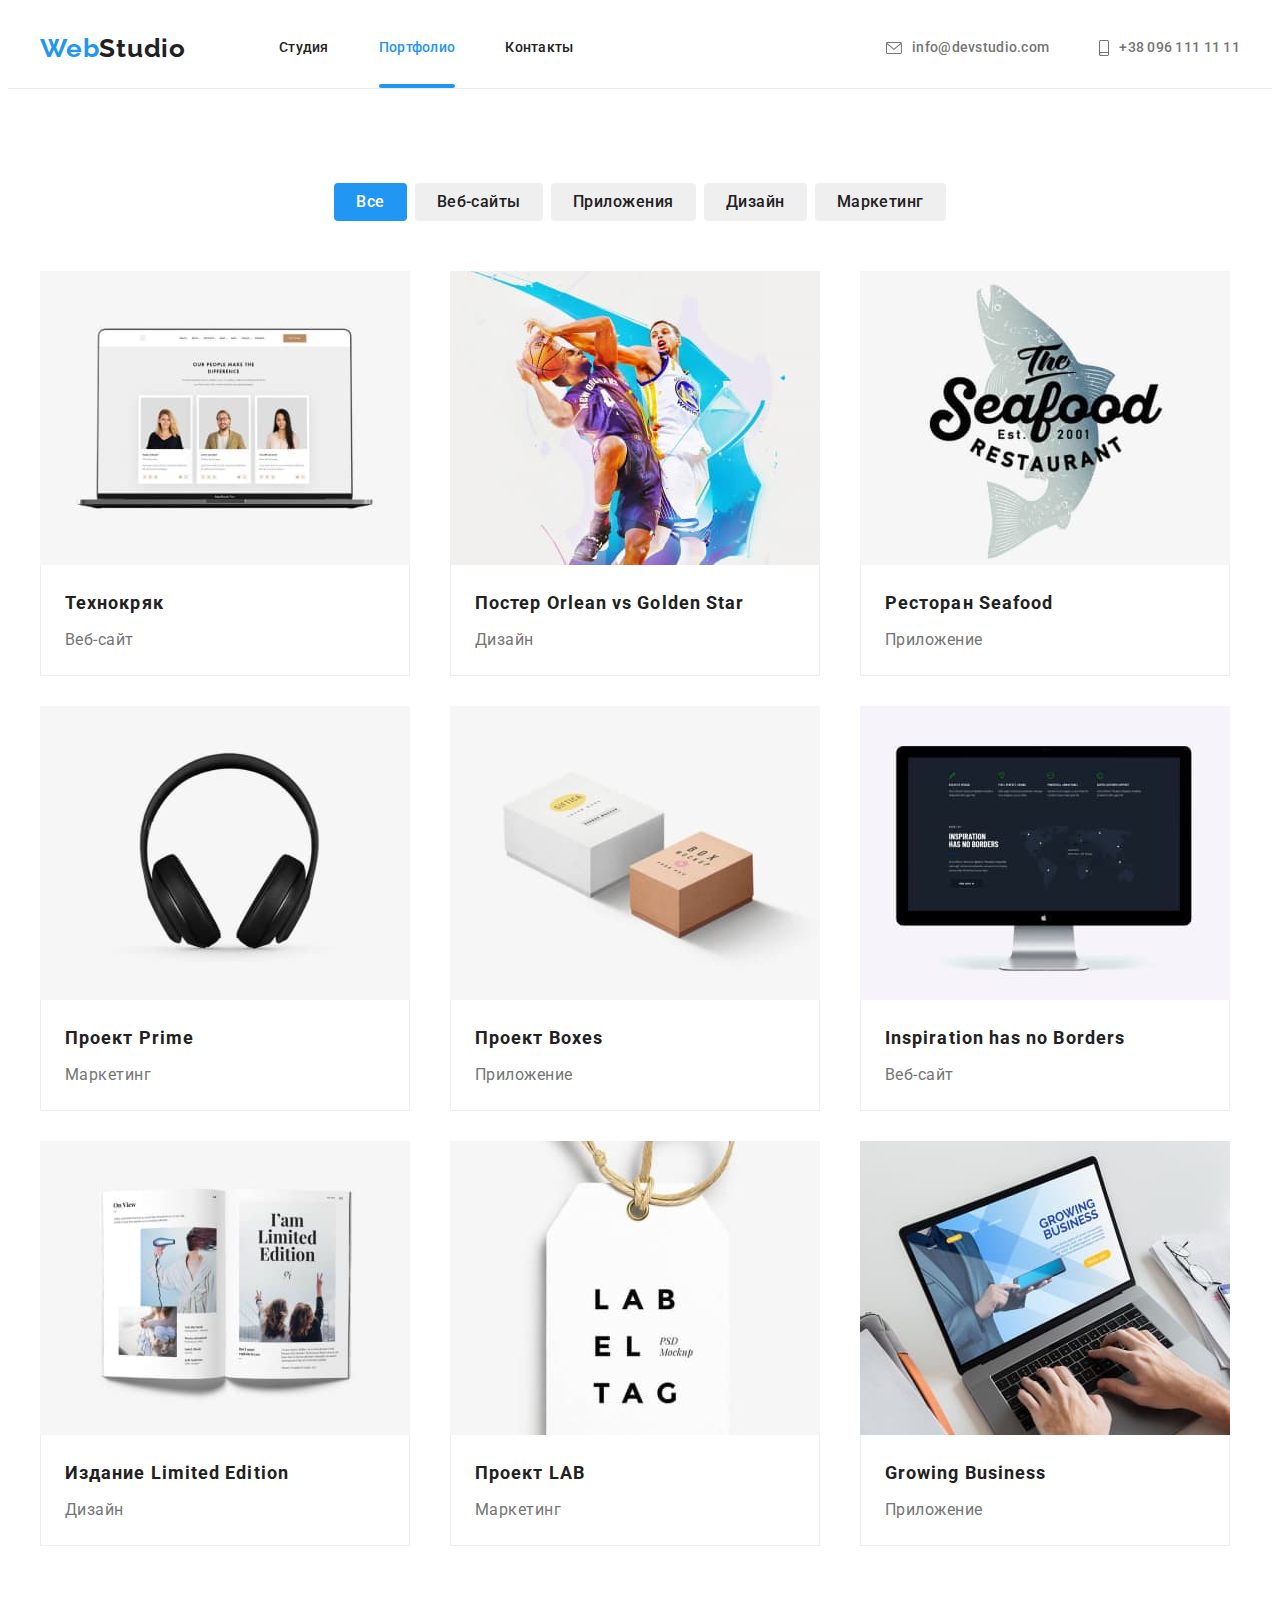
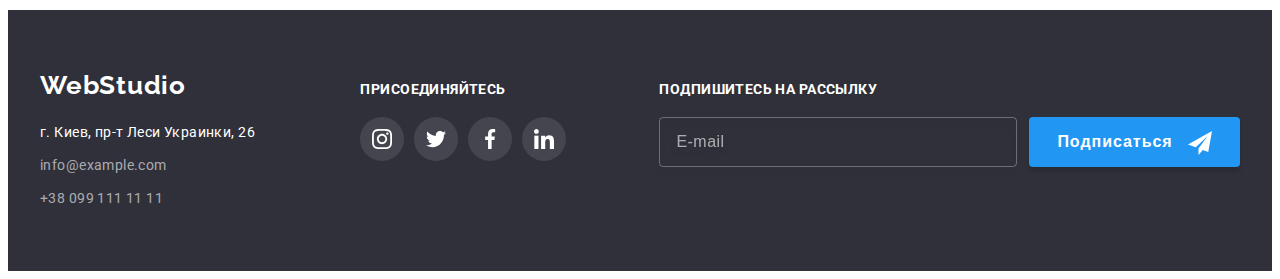
==== portfolio.html @ 8a985bc9 "Создает репозиторий для дз7" ====
<!DOCTYPE html>
<html lang="ru">
  <head>
    <meta charset="UTF-8" />
    <meta http-equiv="X-UA-Compatible" content="IE=edge" />
    <meta name="viewport" content="width=device-width, initial-scale=1.0" />
    <link rel="preconnect" href="https://fonts.googleapis.com" />
    <link rel="preconnect" href="https://fonts.gstatic.com" crossorigin />
    <link
      href="https://fonts.googleapis.com/css2?family=Raleway:wght@700&family=Roboto:wght@400;500;700;900&display=swap"
      rel="stylesheet"
    />
    <title>WebStudio</title>
    <link
      rel="stylesheet"
      href="https://cdnjs.cloudflare.com/ajax/libs/modern-normalize/1.1.0/modern-normalize.min.css"
      integrity="sha512-wpPYUAdjBVSE4KJnH1VR1HeZfpl1ub8YT/NKx4PuQ5NmX2tKuGu6U/JRp5y+Y8XG2tV+wKQpNHVUX03MfMFn9Q=="
      crossorigin="anonymous"
      referrerpolicy="no-referrer"
    />
    <link rel="stylesheet" href="./css/styles.css" />
  </head>
  <body>
    <header class="header">
      <div class="container">
        <nav class="navigation">
          <a class="logo navigation__logo link" href="./index.html" lang="en">
            <span class="logo__text">Web</span>Studio
          </a>
          <ul class="header-list list">
            <li class="header-list__item">
              <a class="header-list__link link" href="./index.html">Студия</a>
            </li>
            <li class="header-list__item">
              <a class="header-list__link link current" href="./portfolio.html">Портфолио</a>
            </li>
            <li class="header-list__item">
              <a class="header-list__link link" href="">Контакты</a>
            </li>
          </ul>
        </nav>
        <ul class="contact-list list">
          <li class="contact-list__item">
            <a class="contact-list__link link" href="mailto:info@devstudio.com"
              ><svg class="contact-list__icon" width="16px" height="12px">
                <use href="./images/symbol-defs.svg#icon-envelope"></use></svg
              >info@devstudio.com</a
            >
          </li>
          <li class="contact-list__item">
            <a class="contact-list__link link" href="tel:+380961111111"
              ><svg class="contact-list__icon" width="10px" height="16px">
                <use href="./images/symbol-defs.svg#icon-smartphone"></use></svg
              >+38 096 111 11 11</a
            >
          </li>
        </ul>
      </div>
    </header>
    <main>
      <!-- Portfolio-section -->
      <section class="section portfolio">
        <div class="container">
          <h1 class="visually-hidden">кнопки</h1>
          <ul class="btn-list list">
            <li class="btn-item current">
              <button class="btn-primary current" type="button">Все</button>
            </li>
            <li class="btn-item">
              <button class="btn-primary" type="button">Веб-сайты</button>
            </li>
            <li class="btn-item">
              <button class="btn-primary" type="button">Приложения</button>
            </li>
            <li class="btn-item">
              <button class="btn-primary" type="button">Дизайн</button>
            </li>
            <li class="btn-item">
              <button class="btn-primary" type="button">Маркетинг</button>
            </li>
          </ul>
          <ul class="portfolio-list list outline">
            <li class="portfolio-item">
              <a class="portfolio-link link" href="">
                <div class="thumb-card">
                  <img
                    src="./images/portfolio-1.jpg"
                    alt="фото ноутбука"
                    width="370"
                    height="294"
                  />
                  <p class="thumb-text">
                    Ресурс предлагает комплексные предложения с разным уровнем функционала и
                    сервисов. Все это позволит посетителю получить исчерпывающие сведения о компании
                    или частном лице.
                  </p>
                </div>
                <div class="portfolio-box">
                  <h2 class="portfolio-title">Технокряк</h2>
                  <p class="portfolio-text">Веб-сайт</p>
                </div>
              </a>
            </li>
            <li class="portfolio-item">
              <a class="portfolio-link link" href="">
                <div class="thumb-card">
                  <img
                    src="./images/portfolio-2.jpg"
                    alt="фото ноутбука"
                    width="370"
                    height="294"
                  />
                  <p class="thumb-text">
                    Ресурс предлагает комплексные предложения с разным уровнем функционала и
                    сервисов. Все это позволит посетителю получить исчерпывающие сведения о компании
                    или частном лице.
                  </p>
                </div>
                <div class="portfolio-box">
                  <h2 class="portfolio-title">
                    Постер <span lang="en">Orlean vs Golden Star</span>
                  </h2>
                  <p class="portfolio-text">Дизайн</p>
                </div>
              </a>
            </li>
            <li class="portfolio-item">
              <a class="portfolio-link link" href="">
                <div class="thumb-card">
                  <img
                    src="./images/portfolio-3.jpg"
                    alt="фото ноутбука"
                    width="370"
                    height="294"
                  />
                  <p class="thumb-text">
                    Ресурс предлагает комплексные предложения с разным уровнем функционала и
                    сервисов. Все это позволит посетителю получить исчерпывающие сведения о компании
                    или частном лице.
                  </p>
                </div>
                <div class="portfolio-box">
                  <h2 class="portfolio-title">Ресторан <span lang="en">Seafood</span></h2>
                  <p class="portfolio-text">Приложение</p>
                </div>
              </a>
            </li>
            <li class="portfolio-item">
              <a class="portfolio-link link" href="">
                <div class="thumb-card">
                  <img
                    src="./images/portfolio-4.jpg"
                    alt="фото ноутбука"
                    width="370"
                    height="294"
                  />
                  <p class="thumb-text">
                    Ресурс предлагает комплексные предложения с разным уровнем функционала и
                    сервисов. Все это позволит посетителю получить исчерпывающие сведения о компании
                    или частном лице.
                  </p>
                </div>
                <div class="portfolio-box">
                  <h2 class="portfolio-title">Проект <span lang="en">Prime</span></h2>
                  <p class="portfolio-text">Маркетинг</p>
                </div>
              </a>
            </li>
            <li class="portfolio-item">
              <a class="portfolio-link link" href="">
                <div class="thumb-card">
                  <img
                    src="./images/portfolio-5.jpg"
                    alt="фото ноутбука"
                    width="370"
                    height="294"
                  />
                  <p class="thumb-text">
                    Ресурс предлагает комплексные предложения с разным уровнем функционала и
                    сервисов. Все это позволит посетителю получить исчерпывающие сведения о компании
                    или частном лице.
                  </p>
                </div>
                <div class="portfolio-box">
                  <h2 class="portfolio-title">Проект <span lang="en">Boxes</span></h2>
                  <p class="portfolio-text">Приложение</p>
                </div>
              </a>
            </li>
            <li class="portfolio-item">
              <a class="portfolio-link link" href="">
                <div class="thumb-card">
                  <img
                    src="./images/portfolio-6.jpg"
                    alt="фото ноутбука"
                    width="370"
                    height="294"
                  />
                  <p class="thumb-text">
                    Ресурс предлагает комплексные предложения с разным уровнем функционала и
                    сервисов. Все это позволит посетителю получить исчерпывающие сведения о компании
                    или частном лице.
                  </p>
                </div>
                <div class="portfolio-box">
                  <h2 class="portfolio-title" lang="en">Inspiration has no Borders</h2>
                  <p class="portfolio-text">Веб-сайт</p>
                </div>
              </a>
            </li>
            <li class="portfolio-item">
              <a class="portfolio-link link" href="">
                <div class="thumb-card">
                  <img
                    src="./images/portfolio-7.jpg"
                    alt="фото ноутбука"
                    width="370"
                    height="294"
                  />
                  <p class="thumb-text">
                    Ресурс предлагает комплексные предложения с разным уровнем функционала и
                    сервисов. Все это позволит посетителю получить исчерпывающие сведения о компании
                    или частном лице.
                  </p>
                </div>
                <div class="portfolio-box">
                  <h2 class="portfolio-title">Издание <span lang="en">Limited Edition</span></h2>
                  <p class="portfolio-text">Дизайн</p>
                </div>
              </a>
            </li>
            <li class="portfolio-item">
              <a class="portfolio-link link" href="">
                <div class="thumb-card">
                  <img
                    src="./images/portfolio-8.jpg"
                    alt="фото ноутбука"
                    width="370"
                    height="294"
                  />
                  <p class="thumb-text">
                    Ресурс предлагает комплексные предложения с разным уровнем функционала и
                    сервисов. Все это позволит посетителю получить исчерпывающие сведения о компании
                    или частном лице.
                  </p>
                </div>
                <div class="portfolio-box">
                  <h2 class="portfolio-title">Проект <span lang="en">LAB</span></h2>
                  <p class="portfolio-text">Маркетинг</p>
                </div>
              </a>
            </li>
            <li class="portfolio-item">
              <a class="portfolio-link link" href="">
                <div class="thumb-card">
                  <img
                    src="./images/portfolio-9.jpg"
                    alt="фото ноутбука"
                    width="370"
                    height="294"
                  />
                  <p class="thumb-text">
                    Ресурс предлагает комплексные предложения с разным уровнем функционала и
                    сервисов. Все это позволит посетителю получить исчерпывающие сведения о компании
                    или частном лице.
                  </p>
                </div>
                <div class="portfolio-box">
                  <h2 class="portfolio-title" lang="en">Growing Business</h2>
                  <p class="portfolio-text">Приложение</p>
                </div>
              </a>
            </li>
          </ul>
        </div>
      </section>
    </main>
    <footer class="footer">
      <div class="container footer-container">
        <div class="footer-box">
          <a class="footer-logo link" href="./index.html" lang="en">
            <span class="logo-text">Web</span>Studio
          </a>
          <address class="footer-contact">
            <ul class="footer-list list">
              <li class="footer-item">
                <a
                  class="footer-address contact-text link"
                  href="https://goo.gl/maps/2yx1dUXWWij7tJqm9"
                  target="_blank"
                >
                  г. Киев, пр-т Леси Украинки, 26
                </a>
              </li>
              <li class="footer-item">
                <a class="footer-contact contact-text link" href="mailto:info@example.com"
                  >info@example.com</a
                >
              </li>
              <li class="footer-item">
                <a class="footer-contact contact-text link" href="tel:+380991111111"
                  >+38 099 111 11 11</a
                >
              </li>
            </ul>
          </address>
        </div>
        <div class="join">
          <p class="join-title">присоединяйтесь</p>
          <ul class="join-list list">
            <li class="join-item">
              <a class="join-link link" href="">
                <svg class="footer-icon" width="20" height="20">
                  <use href="./images/symbol-defs.svg#icon-instagram"></use>
                </svg>
              </a>
            </li>
            <li class="join-item">
              <a class="join-link link" href="">
                <svg class="footer-icon" width="20" height="20">
                  <use href="./images/symbol-defs.svg#icon-twitter"></use>
                </svg>
              </a>
            </li>
            <li class="join-item">
              <a class="join-link link" href="">
                <svg class="footer-icon" width="20" height="20">
                  <use href="./images/symbol-defs.svg#icon-facebook"></use>
                </svg>
              </a>
            </li>
            <li class="join-item">
              <a class="join-link link" href="">
                <svg class="footer-icon" width="20" height="20">
                  <use href="./images/symbol-defs.svg#icon-linkedin"></use>
                </svg>
              </a>
            </li>
          </ul>
        </div>
        <div class="footer-form">
          <form class="subscribe-form">
            <p class="subscribe-title">Подпишитесь на рассылку</p>
            <div class="subscribe-field">
              <input
                type="email"
                name="subscribe_input"
                class="subscribe_input"
                placeholder="E-mail"
              />
              <button type="submit" class="subscribe-btn">
                Подписаться
                <svg class="subscribe-icon" width="24" height="24">
                  <use href="./images/symbol-defs.svg#icon-send"></use>
                </svg>
              </button>
            </div>
          </form>
        </div>
      </div>
    </footer>
  </body>
</html>
---- css/styles.css ----
:root {
  --first-main-color: #212121;
  --second-main-color: #757575;
  --features-title-color: #212121;
  --features-text-color: #757575;
  --accent-text-color: #2196f3;
  --portfolio-btn-color: #212121;
  --first-bg-coor: #ffffff;
  --second-bg-coor: #2f303a;
  --title-first-gap: 10px;
  --portfolio-title-gap: 4px;
  --portfolio-box-border: 1px solid #eeeeee;
  --main-flex-gap: 30px;
  --timing-function: 250ms cubic-bezier(0.4, 0, 0.2, 1);
}
p,
h1,
h2,
h3,
h4,
h5,
h6 {
  margin: 0;
}

ul {
  margin: 0;
  padding: 0;
}
body {
  font-family: 'Roboto', sans-serif;
  color: var(--first-main-color);
  font-size: 14px;
  background-color: var(--first-bg-coor);
}

img {
  display: block;
  max-width: 100%;
  height: auto;
}

.section {
  padding-top: 94px;
  padding-bottom: 94px;
  /* outline: 1px solid blueviolet; */
}

.list {
  list-style: none;
}

.link {
  text-decoration: none;
}

.container {
  width: 1200px;
  padding-left: 15px;
  padding-right: 15px;
  margin: 0 auto;
  /* outline: 2px solid tomato; */
}

.section-title {
  font-weight: 700;
  font-size: 36px;
  line-height: 42px;
  text-align: center;
  letter-spacing: 0.03em;
  color: var(--first-main-color);
}

.contact-text {
  font-style: normal;
  font-size: 14px;
  line-height: 1.71;
  letter-spacing: 0.03em;
}

.visually-hidden {
  position: absolute;
  white-space: nowrap;
  width: 1px;
  height: 1px;
  overflow: hidden;
  border: 0;
  padding: 0;
  clip: rect(0 0 0 0);
  clip-path: inset(50%);
  margin: -1px;
}

/* -----------------------Header----------------------- */

.header {
  border-bottom: 1px solid #ececec;
}

.header-list {
  display: flex;
  margin-left: 93px;
}

.navigation {
  display: flex;
  align-items: center;
}

.header .container {
  display: flex;
  align-items: center;
}

.header-list__item:not(:last-child) {
  margin-right: 50px;
}

.navigation__logo {
  padding-top: 24px;
  padding-bottom: 24px;

  font-family: 'Raleway';
  font-style: normal;
  font-weight: 700;
  font-size: 26px;
  line-height: 1.19;
  letter-spacing: 0.03em;
  color: var(--first-main-color);
}

.logo__text {
  color: var(--accent-text-color);
}

.header-list__link {
  display: inline-block;
  padding-top: 32px;
  padding-bottom: 32px;

  position: relative;

  font-weight: 500;
  font-size: 14px;
  line-height: 1.14;
  letter-spacing: 0.02em;
  color: var(--first-main-color);

  transition: color var(--timing-function);
}

.header-list__link:hover,
.header-list__link:focus {
  color: var(--accent-text-color);
}

.header-list__link.current::after {
  content: '';

  position: absolute;
  left: 0;
  bottom: 0;

  display: block;
  width: 100%;
  height: 4px;
  background-color: #2196f3;
  border-radius: 2px;

  transition: transform var(--timing-function);
}

.current {
  color: var(--accent-text-color);
}

.contact-list {
  display: flex;
  margin-left: auto;
}

.contact-list__link {
  display: inline-flex;
  align-items: center;
  justify-content: center;

  padding-top: 32px;
  padding-bottom: 32px;

  font-weight: 500;
  font-size: 14px;
  line-height: 1.14;
  letter-spacing: 0.02em;
  color: #757575;

  transition: color var(--timing-function);
}

.contact-list__item:not(:last-child) {
  margin-right: 50px;
}

.contact-list__icon {
  fill: currentColor;
  margin-right: 10px;
}

.contact-list__link:hover,
.contact-list__link:focus {
  color: var(--accent-text-color);
}

/* -----------------------Hero-modal---------------- */

.backdrop {
  position: fixed;
  top: 0;
  left: 0;

  width: 100%;
  height: 100%;

  background-color: rgba(0, 0, 0, 0.2);

  opacity: 1;
  transition: opacity var(--timing-function), visibility 300ms;
}

.backdrop.is-hidden {
  opacity: 0;
  pointer-events: none;
  visibility: hidden;
}

.backdrop.is-hidden .modal {
  transform: translate(-50%, -50%) scale(0.7);
}

.modal {
  position: absolute;
  top: 50%;
  left: 50%;

  width: 528px;
  height: 581px;

  padding: 40px;

  background: #ffffff;
  box-shadow: 0px 1px 3px rgba(0, 0, 0, 0.12), 0px 1px 1px rgba(0, 0, 0, 0.14),
    0px 2px 1px rgba(0, 0, 0, 0.2);
  border-radius: 4px;

  transform: translate(-50%, -50%) scale(1);
  transition: transform 300ms cubic-bezier(0.215, 0.61, 0.355, 1);
}

.modal-close {
  display: flex;
  align-items: center;
  justify-content: center;

  position: absolute;

  top: 8px;
  right: 8px;

  width: 30px;
  height: 30px;

  background: #ffffff;
  border: 1px solid rgba(0, 0, 0, 0.1);
  border-radius: 50%;
  background-color: transparent;
}

.modal-icon {
  display: block;
  fill: #000000;

  width: 18px;
  height: 18px;

  transition: fill var(--timing-function);
}

.modal-close:hover .modal-icon,
.modal-close:focus .modal-icon {
  fill: var(--accent-text-color);
}

/* --------------Modal-form----------------------- */

.modal-title {
  margin-bottom: 12px;

  font-weight: 700;
  font-size: 20px;
  line-height: 1.15;
  text-align: center;
  letter-spacing: 0.03em;
  color: var(--first-main-color);
}

.modal-field {
  margin-bottom: 10px;
}

.input-text {
  display: block;

  margin-bottom: 4px;

  font-size: 12px;
  line-height: 1.17;
  letter-spacing: 0.01em;

  color: var(--second-main-color);
}

.input-wrap {
  position: relative;
}

.input-icon {
  position: absolute;
  left: 15px;
  top: 50%;
  transform: translateY(-50%);
  transition: fill var(--timing-function);
}

.modal-input {
  padding: 12px 12px 12px 42px;

  width: 100%;
  height: 40px;

  border: 1px solid rgba(33, 33, 33, 0.2);
  box-sizing: border-box;
  border-radius: 4px;
  background-color: transparent;
  transition: border-color var(--timing-function);

  font-size: 12px;
  line-height: 1.17;
  letter-spacing: 0.01em;

  color: #757575;
}

.modal-field:focus-within .input-icon,
.modal-input:not(:placeholder-shown) + .input-icon {
  fill: var(--accent-text-color);
}

.modal-input:focus-within,
.modal-input:not(:placeholder-shown) {
  border-color: var(--accent-text-color);
  outline: none;
}

.modal-comment {
  margin-bottom: 20px;
}

.comment-text {
  width: 100%;
  height: 120px;

  padding: 12px 16px;
  resize: none;

  border: 1px solid rgba(33, 33, 33, 0.2);
  box-sizing: border-box;
  border-radius: 4px;
  background-color: transparent;
  color: var(--first-main-color);

  font-size: 12px;
  line-height: 1.17;
  letter-spacing: 0.01em;

  color: #757575;
}

.comment-text::placeholder {
  font-size: 12px;
  line-height: 1.14;
  letter-spacing: 0.01em;

  color: rgba(117, 117, 117, 0.5);
}

.modal-comment:focus-within .comment-text,
.comment-text:not(:placeholder-shown) {
  border-color: var(--accent-text-color);
  outline: none;
}

/*Checkbox
-----------------------*/

.check-label {
  display: flex;
  align-items: center;
  justify-content: center;
  margin-bottom: 30px;
}

.check-input {
  position: absolute;

  -webkit-appearance: none;
  -moz-appearance: none;
  appearance: none;
}

.check-box {
  display: inline-block;
  content: '';
  width: 16px;
  height: 15px;

  margin-right: 7px;

  fill: var(--first-main-color);
  transition: fill var(--accent-text-color);
}

.check-off {
  display: block;
}

.check-input:checked + .check-box {
  background-image: url(../images/check-on.svg);
  fill: transparent;
}

.check-input:focus + .check-box {
  fill: var(--accent-text-color);
}

.check-text {
  font-size: 14px;
  line-height: 1.71;
  letter-spacing: 0.03em;
  color: var(--second-main-color);
}

.conditions-link {
  font-size: 14px;
  line-height: 1.71;
  letter-spacing: 0.03em;
  text-decoration: none;
  color: var(--accent-text-color);
  border-bottom: 1px solid;
  transition: color var(--timing-function);
}

.conditions-link:hover,
.conditions-link:focus {
  color: #188ce8;
}

.modal-btn {
  display: block;

  margin: 0 auto;
  padding-top: 10px;
  padding-right: 55px;
  padding-bottom: 10px;
  padding-left: 56px;

  min-width: 200px;
  height: 50px;

  font-weight: 700;
  font-size: 16px;
  line-height: 1.88;
  letter-spacing: 0.06em;

  cursor: pointer;
  border: none;

  background: var(--accent-text-color);
  box-shadow: 0px 4px 4px rgba(0, 0, 0, 0.15);
  border-radius: 4px;
  color: var(--first-bg-coor);
  transition: background-color var(--timing-function);
}

.modal-btn:hover,
.modal-btn:focus {
  background-color: #188ce8;
}

/* -----------------------Hero----------------------- */
.hero {
  max-width: 1600px;
  min-height: 600px;
  margin-left: auto;
  margin-right: auto;
  background-image: linear-gradient(to right, rgba(47, 48, 58, 0.4), rgba(47, 48, 58, 0.4)),
    url(../images/header-img.jpg);
  background-size: cover;
  background-repeat: no-repeat;
  background-position: center;
  background-color: #2f303a;

  padding-top: 200px;
  padding-bottom: 200px;
  text-align: center;
}
.hero-title {
  margin-bottom: var(--main-flex-gap);
  min-width: 696px;

  font-weight: 900;
  font-size: 44px;
  line-height: 1.36;
  letter-spacing: 0.06em;
  text-transform: uppercase;
  color: #ffffff;
}

.hero-btn {
  border-radius: 4px;
  border: 0;
  padding: 10px 32px;

  min-width: 200px;
  box-shadow: 0px 4px 4px rgba(0, 0, 0, 0.15);
  margin: 0 auto;

  font-family: inherit;
  font-weight: 700;
  font-size: 16px;
  line-height: 1.88;
  display: flex;
  align-items: center;
  letter-spacing: 0.06em;
  color: #ffffff;
  cursor: pointer;
  background-color: var(--accent-text-color);
  transition: background-color var(--timing-function);
}

.hero-btn:hover,
.hero-btn:focus {
  background-color: #188ce8;
}

/* ----------------------Features---------------------- */
.features-list {
  display: flex;
  margin-left: -30px;
}

.features-item {
  width: calc(100% / 4 - 30px);
  margin-left: var(--main-flex-gap);
}

.features-box-icon {
  display: flex;
  align-items: center;
  justify-content: center;

  max-width: 270px;
  min-height: 120px;
  background: #f5f4fa;
  border-radius: 4px;
  margin-bottom: 30px;
}

.features-title {
  margin-bottom: var(--title-first-gap);

  font-weight: 700;
  font-size: 14px;
  line-height: 1.14;
  letter-spacing: 0.03em;
  text-transform: uppercase;
  color: var(--features-title-color);
}

.features-text {
  font-size: 14px;
  line-height: 1.71;
  letter-spacing: 0.03em;
  color: var(--features-text-color);
}

/* ----------------------Service---------------------- */
.section.service {
  padding-top: 0;
}

.service-item {
  position: relative;
}

.service-label {
  position: absolute;
  width: 100%;
  bottom: 0;
  left: 0;
}

.service-title {
  margin-bottom: 50px;
}

.service-list {
  display: flex;
}

.service-text {
  display: flex;
  align-items: center;
  justify-content: center;

  width: 100%;
  height: 70px;

  text-align: center;
  font-weight: 700;
  font-size: 14px;
  line-height: 1.14;
  text-transform: uppercase;

  color: #ffffff;
  background: rgba(47, 48, 58, 0.8);
}

.service-item + .service-item {
  margin-left: var(--main-flex-gap);
}
/* ----------------------Team---------------------- */

.team {
  background: #f5f4fa;
}

.team-box {
  padding-top: 30px;
  padding-bottom: 30px;
  padding-left: auto;
  padding-right: auto;
}

.team-list {
  display: flex;
  margin-left: -30px;
}

.team-item {
  flex-basis: calc(100% / 4 - 30px);
  margin-left: var(--main-flex-gap);

  background: #ffffff;
  box-shadow: 0px 1px 3px rgba(0, 0, 0, 0.12), 0px 1px 1px rgba(0, 0, 0, 0.14),
    0px 2px 1px rgba(0, 0, 0, 0.2);
  border-radius: 0px 0px 4px 4px;
}

.team-title {
  margin-bottom: 50px;
}

.team-name {
  margin-bottom: var(--title-first-gap);

  font-weight: 500;
  font-size: 16px;
  line-height: 1.19;
  text-align: center;
  letter-spacing: 0.03em;
  color: var(--first-main-color);
}

.team-text {
  font-size: 16px;
  line-height: 1.19;
  text-align: center;
  letter-spacing: 0.03em;
  color: var(--second-main-color);
  margin-bottom: 16px;
}

.team-soc-list {
  display: flex;
  justify-content: center;
}

.team-soc-item + .team-soc-item {
  margin-left: 10px;
}

.team-soc-link {
  width: 44px;
  height: 44px;
  background-color: #ffffff;
  border-radius: 50%;
  display: flex;
  justify-content: center;
  align-items: center;
  color: #afb1b8;

  transition: color var(--timing-function), background-color var(--timing-function);
}

.team-soc-icon {
  fill: currentColor;
}

.team-soc-link:hover,
.team-soc-link:focus {
  background-color: #2196f3;
  color: #ffffff;
}

/* ----------------------Clients---------------------- */

.clients {
  margin-left: auto;
  margin-right: auto;
  background: var(--first-bg-coor);
}

.clients-title {
  margin-bottom: 50px;
}

.clients-list {
  display: flex;
  justify-content: center;
  align-items: center;
  margin-left: -30px;
}

.clients-item {
  width: calc(100% / 6 - 30px);
  height: 92px;
  margin-left: var(--main-flex-gap);
}

.clients-link {
  display: flex;
  width: 170px;
  height: 92px;
  justify-content: center;
  align-items: center;
  border: 1px solid #afb1b8;
  border-radius: 4px;
  color: #afb1b8;

  transition: color var(--timing-function), border-color var(--timing-function);
}

.clients-icon {
  fill: currentColor;
}

.clients-link:hover,
.clients-link:focus {
  border-color: var(--accent-text-color);
  color: var(--accent-text-color);
}

/* ----------------------Footer---------------------- */
.footer {
  padding-top: 60px;
  padding-bottom: 60px;

  background: var(--second-bg-coor);
}

.footer-box {
  flex-grow: 1;
}
.footer-logo {
  display: block;
  margin-bottom: 20px;

  font-family: 'Raleway';
  font-style: normal;
  font-weight: 700;
  font-size: 26px;
  line-height: 1.19;
  letter-spacing: 0.03em;
  color: #ffffff;
}

.footer-item {
  margin-bottom: 9px;
}

.footer-item:last-child {
  margin-bottom: 0;
}

.footer-address {
  color: #ffffff;
}

.footer-contact {
  color: rgba(255, 255, 255, 0.6);
}

.contact-text {
  display: block;

  transition: color var(--timing-function);
}

.contact-text:hover,
.contact-text:focus {
  color: var(--accent-text-color);
}

/* --------------------Footer-Join-------------------- */

.footer-container {
  display: flex;
  align-items: baseline;
}

.join {
  margin-left: 70px;
}

.join-list {
  display: flex;
  justify-content: center;
}

.join-item + .join-item {
  margin-left: 10px;
}

.join-title {
  margin-bottom: 20px;

  font-weight: 700;
  font-size: 14px;
  line-height: 16px;
  letter-spacing: 0.03em;
  text-transform: uppercase;
  color: var(--first-bg-coor);
}

.join-link {
  width: 44px;
  height: 44px;
  background-color: rgba(255, 255, 255, 0.1);
  border-radius: 50%;
  display: flex;
  align-items: center;
  justify-content: center;

  transition: background-color var(--timing-function);
}

.join-link:hover,
.join-link:focus {
  background-color: var(--accent-text-color);
}

.footer-icon {
  fill: var(--first-bg-coor);
}

/*
Footer-form--------------------- */

.footer-form {
  margin-left: 93px;
}

.subscribe-title {
  margin-bottom: 20px;

  font-weight: 700;
  font-size: 14px;
  line-height: 16px;
  letter-spacing: 0.03em;
  text-transform: uppercase;
  color: var(--first-bg-coor);
}

.subscribe-field {
  display: flex;
}

.subscribe_input {
  min-width: 358px;
  height: 50px;
  padding-top: 15px;
  padding-bottom: 15px;
  padding-left: 16px;

  border: 1px solid rgba(255, 255, 255, 0.3);
  box-sizing: border-box;
  filter: drop-shadow(0px 4px 4px rgba(0, 0, 0, 0.15));
  border-radius: 4px;
  background-color: transparent;
  color: rgba(255, 255, 255, 0.6);
}

.subscribe_input::placeholder {
  font-size: 16px;
  line-height: 1.25;
  letter-spacing: 0.03em;
  color: rgba(255, 255, 255, 0.6);
}

.subscribe-btn {
  display: inline-block;

  margin-left: 12px;

  min-width: 200px;
  height: 50px;

  padding-left: 28px;
  padding-top: 9px;
  padding-bottom: 9px;
  padding-right: 28px;

  font-weight: 700;
  font-size: 16px;
  line-height: 1.88;
  letter-spacing: 0.06em;

  cursor: pointer;

  border: none;
  color: var(--first-bg-coor);
  background-color: var(--accent-text-color);
  box-shadow: 0px 4px 4px rgba(0, 0, 0, 0.15);
  border-radius: 4px;
  transition: background-color var(--timing-function);
}

.subscribe-icon {
  display: inline-block;

  margin-left: 10px;

  fill: var(--first-bg-coor);
  vertical-align: middle;
}

.subscribe-btn:hover,
.subscribe-btn:focus {
  background: #188ce8;
}

/* -----------------Portfolio-button------------------ */
.btn-list {
  display: flex;
  justify-content: center;

  margin-bottom: 50px;
}

.btn-item:not(:first-child) {
  margin-left: 8px;
}

.btn-primary {
  display: inline-block;
  border: 0;
  border-radius: 4px;
  padding: 6px 22px;

  font-family: inherit;
  font-weight: 500;
  font-size: 16px;
  line-height: 1.62;
  text-align: center;
  letter-spacing: 0.03em;
  cursor: pointer;
  color: var(--portfolio-btn-color);

  transition: color var(--timing-function), background-color var(--timing-function),
    box-shadow var(--timing-function);
}

.btn-primary:hover,
.btn-primary:focus {
  background-color: var(--accent-text-color);
  color: #ffffff;
  box-shadow: 0px 3px 1px rgba(0, 0, 0, 0.1), 0px 1px 2px rgba(0, 0, 0, 0.08),
    0px 2px 2px rgba(0, 0, 0, 0.12);
}

.btn-primary.current {
  background: var(--accent-text-color);
  color: #ffffff;
}

/* -----------------Portfolio------------------------- */
.portfolio-list {
  display: flex;
  flex-wrap: wrap;
  margin-left: -30px;
  margin-bottom: -30px;
}

.portfolio-item {
  width: calc(100% / 3 - 30px);
  margin-left: var(--main-flex-gap);
  margin-bottom: var(--main-flex-gap);
}

.portfolio-item:nth-last-child(-n + 3) {
  margin-bottom: 0;
}

.portfolio-title {
  margin-bottom: var(--portfolio-title-gap);

  font-style: inherit;
  font-weight: 700;
  font-size: 18px;
  line-height: 2;
  letter-spacing: 0.06em;
  color: var(--first-main-color);
}

.portfolio-text {
  font-style: inherit;
  font-size: 16px;
  line-height: 1.88;
  letter-spacing: 0.03em;
  color: var(--second-main-color);
}

.portfolio-box {
  margin: 0;
  padding-top: 20px;
  padding-bottom: 20px;
  padding-left: 24px;
  padding-right: 24px;
  border-right: var(--portfolio-box-border);
  border-left: var(--portfolio-box-border);
  border-bottom: var(--portfolio-box-border);
}

.portfolio-item {
  background: var(--first-bg-coor);
}

.portfolio-link {
  display: inline-block;

  transition: box-shadow var(--timing-function);
}

.portfolio-link:hover .thumb-text,
.portfolio-link:focus .thumb-text {
  transform: translateY(0);
}

.portfolio-link:hover,
.portfolio-link:focus {
  box-shadow: 0px 1px 1px rgba(0, 0, 0, 0.12), 0px 4px 4px rgba(0, 0, 0, 0.06),
    1px 4px 6px rgba(0, 0, 0, 0.16);
}

.thumb-card {
  position: relative;
  overflow: hidden;

  width: 100%;
  height: 100%;
}

.thumb-text {
  position: absolute;
  top: 0;
  left: 0;
  height: 100%;
  width: 100%;

  transform: translateY(101%);
  transition: transform var(--timing-function);

  font-size: 18px;
  line-height: 1.56;
  margin: 0;
  padding: 63px 24px;

  background-color: rgba(33, 150, 243, 0.9);
  color: #ffffff;
}
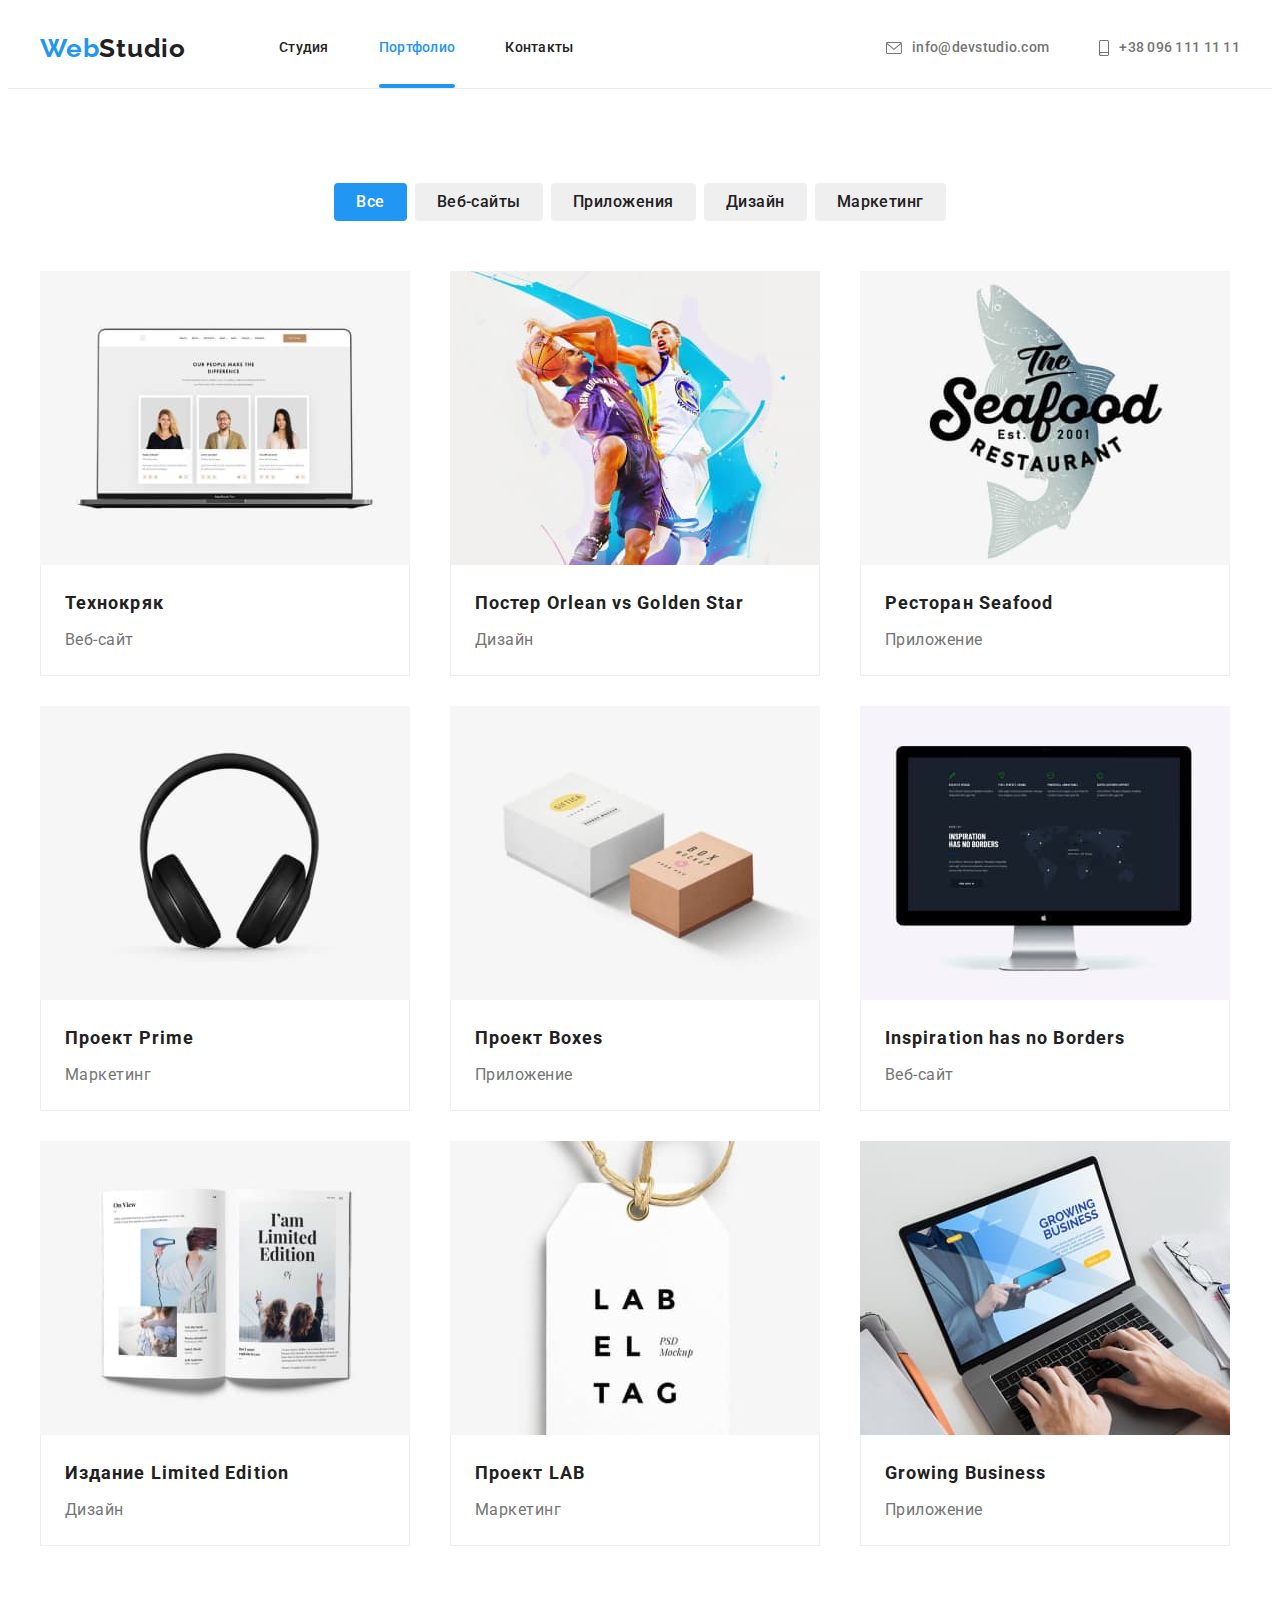
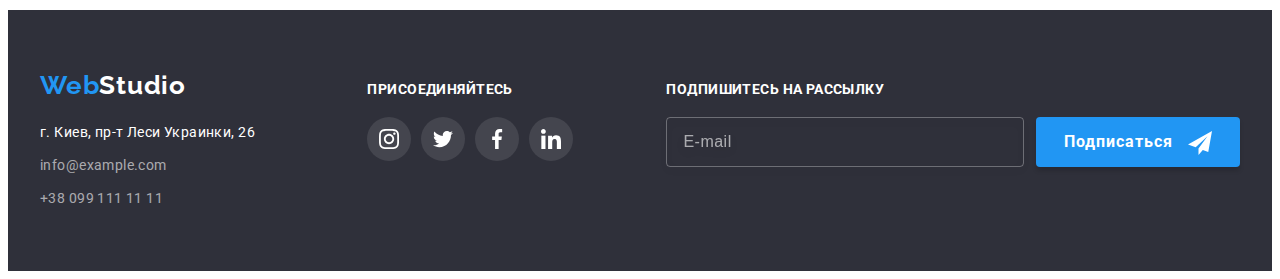
==== commit b3656757: "Заканчивает дз7" ====
--- a/portfolio.html
+++ b/portfolio.html
@@ -18,7 +18,7 @@
       crossorigin="anonymous"
       referrerpolicy="no-referrer"
     />
-    <link rel="stylesheet" href="./css/styles.css" />
+    <link rel="stylesheet" href="./css/main.min.css" />
   </head>
   <body>
     <header class="header">
@@ -279,7 +279,7 @@
       <div class="container footer-container">
         <div class="footer-box">
           <a class="footer-logo link" href="./index.html" lang="en">
-            <span class="logo-text">Web</span>Studio
+            <span class="logo__text">Web</span>Studio
           </a>
           <address class="footer-contact">
             <ul class="footer-list list">
@@ -348,7 +348,7 @@
                 class="subscribe_input"
                 placeholder="E-mail"
               />
-              <button type="submit" class="subscribe-btn">
+              <button type="submit" class="subscribe-btn btn">
                 Подписаться
                 <svg class="subscribe-icon" width="24" height="24">
                   <use href="./images/symbol-defs.svg#icon-send"></use>
--- a/css/main.min.css
+++ b/css/main.min.css
@@ -0,0 +1 @@
+:root{--first-main-color: #212121;--second-main-color: #757575;--features-title-color: #212121;--features-text-color: #757575;--accent-text-color: #2196f3;--portfolio-btn-color: #212121;--first-bg-coor: #ffffff;--second-bg-coor: #2f303a;--title-first-gap: 10px;--portfolio-title-gap: 4px;--portfolio-box-border: 1px solid #eeeeee;--main-flex-gap: 30px;--timing-function: 250ms cubic-bezier(0.4, 0, 0.2, 1);--main-font-family: "Roboto";--second-font-family: "Raleway"}.visually-hidden{position:absolute;white-space:nowrap;width:1px;height:1px;overflow:hidden;border:0;padding:0;clip:rect(0 0 0 0);-webkit-clip-path:inset(50%);clip-path:inset(50%);margin:-1px}p,h1,h2,h3,h4,h5,h6{margin:0}ul{margin:0;padding:0}body{font-family:"Roboto",sans-serif;color:var(--first-main-color);font-size:14px;background-color:var(--first-bg-coor)}img{display:block;max-width:100%;height:auto}.list{list-style:none}.link{text-decoration:none}.section{padding-top:94px;padding-bottom:94px}.contact-text{font-style:normal;font-size:14px;line-height:1.71;letter-spacing:.03em}.section-title{font-weight:700;font-size:36px;line-height:42px;text-align:center;letter-spacing:.03em;color:var(--first-main-color)}.btn{min-width:200px;height:50px;font-family:inherit;font-weight:700;font-size:16px;line-height:1.88;letter-spacing:.06em;cursor:pointer;border:none;color:var(--first-bg-coor);background-color:var(--accent-text-color);-webkit-box-shadow:0px 4px 4px rgba(0,0,0,.15);box-shadow:0px 4px 4px rgba(0,0,0,.15);border-radius:4px;-webkit-transition:background-color var(--timing-function);transition:background-color var(--timing-function)}.container{width:1200px;padding-left:15px;padding-right:15px;margin:0 auto}.header{border-bottom:1px solid #ececec}.header .container{display:-webkit-box;display:-ms-flexbox;display:flex;-webkit-box-align:center;-ms-flex-align:center;align-items:center}.header-list{display:-webkit-box;display:-ms-flexbox;display:flex;margin-left:93px}.navigation{display:-webkit-box;display:-ms-flexbox;display:flex;-webkit-box-align:center;-ms-flex-align:center;align-items:center}.header-list__item:not(:last-child){margin-right:50px}.navigation__logo{padding-top:24px;padding-bottom:24px;font-family:"Raleway";font-style:normal;font-weight:700;font-size:26px;line-height:1.19;letter-spacing:.03em;color:var(--first-main-color)}.logo__text{color:var(--accent-text-color)}.header-list__link{display:inline-block;padding-top:32px;padding-bottom:32px;position:relative;font-weight:500;font-size:14px;line-height:1.14;letter-spacing:.02em;color:var(--first-main-color);-webkit-transition:color var(--timing-function);transition:color var(--timing-function)}.header-list__link:hover,.header-list__link:focus{color:var(--accent-text-color)}.header-list__link.current::after{content:"";position:absolute;left:0;bottom:0;display:block;width:100%;height:4px;background-color:#2196f3;border-radius:2px;-webkit-transition:-webkit-transform var(--timing-function);transition:-webkit-transform var(--timing-function);transition:transform var(--timing-function);transition:transform var(--timing-function), -webkit-transform var(--timing-function)}.current{color:var(--accent-text-color)}.contact-list{display:-webkit-box;display:-ms-flexbox;display:flex;margin-left:auto}.contact-list__link{display:-webkit-inline-box;display:-ms-inline-flexbox;display:inline-flex;-webkit-box-align:center;-ms-flex-align:center;align-items:center;-webkit-box-pack:center;-ms-flex-pack:center;justify-content:center;padding-top:32px;padding-bottom:32px;font-weight:500;font-size:14px;line-height:1.14;letter-spacing:.02em;color:#757575;-webkit-transition:color var(--timing-function);transition:color var(--timing-function)}.contact-list__link:hover,.contact-list__link:focus{color:var(--accent-text-color)}.contact-list__item:not(:last-child){margin-right:50px}.contact-list__icon{fill:currentColor;margin-right:10px}.hero{max-width:1600px;min-height:600px;margin-left:auto;margin-right:auto;background-image:-webkit-gradient(linear, left top, right top, from(rgba(47, 48, 58, 0.4)), to(rgba(47, 48, 58, 0.4))),url(../images/header-img.jpg);background-image:linear-gradient(to right, rgba(47, 48, 58, 0.4), rgba(47, 48, 58, 0.4)),url(../images/header-img.jpg);background-size:cover;background-repeat:no-repeat;background-position:center;background-color:#2f303a;padding-top:200px;padding-bottom:200px;text-align:center}.hero__title{margin-bottom:var(--main-flex-gap);min-width:696px;font-weight:900;font-size:44px;line-height:1.36;letter-spacing:.06em;text-transform:uppercase;color:#fff}.hero__btn{margin:0 auto;padding:10px 32px;display:-webkit-box;display:-ms-flexbox;display:flex;-webkit-box-align:center;-ms-flex-align:center;align-items:center}.hero__btn:hover,.hero__btn:focus{background-color:#188ce8}.backdrop{position:fixed;top:0;left:0;width:100%;height:100%;opacity:1;background-color:rgba(0,0,0,.2);-webkit-transition:opacity var(--timing-function),visibility 300ms;transition:opacity var(--timing-function),visibility 300ms}.backdrop.is-hidden{opacity:0;pointer-events:none;visibility:hidden}.backdrop.is-hidden .modal{-webkit-transform:translate(-50%, -50%) scale(0.7);transform:translate(-50%, -50%) scale(0.7)}.modal{position:absolute;top:50%;left:50%;width:528px;height:581px;padding:40px;background:#fff;-webkit-box-shadow:0px 1px 3px rgba(0,0,0,.12),0px 1px 1px rgba(0,0,0,.14),0px 2px 1px rgba(0,0,0,.2);box-shadow:0px 1px 3px rgba(0,0,0,.12),0px 1px 1px rgba(0,0,0,.14),0px 2px 1px rgba(0,0,0,.2);border-radius:4px;-webkit-transform:translate(-50%, -50%) scale(1);transform:translate(-50%, -50%) scale(1);-webkit-transition:-webkit-transform 300ms cubic-bezier(0.215, 0.61, 0.355, 1);transition:-webkit-transform 300ms cubic-bezier(0.215, 0.61, 0.355, 1);transition:transform 300ms cubic-bezier(0.215, 0.61, 0.355, 1);transition:transform 300ms cubic-bezier(0.215, 0.61, 0.355, 1), -webkit-transform 300ms cubic-bezier(0.215, 0.61, 0.355, 1)}.modal-close{display:-webkit-box;display:-ms-flexbox;display:flex;-webkit-box-align:center;-ms-flex-align:center;align-items:center;-webkit-box-pack:center;-ms-flex-pack:center;justify-content:center;position:absolute;top:8px;right:8px;width:30px;height:30px;background:#fff;border:1px solid rgba(0,0,0,.1);border-radius:50%;background-color:rgba(0,0,0,0)}.modal-icon{display:block;fill:#000;width:18px;height:18px;-webkit-transition:fill var(--timing-function);transition:fill var(--timing-function)}.modal-close:hover .modal-icon,.modal-close:focus .modal-icon{fill:var(--accent-text-color)}.modal-title{margin-bottom:12px;font-weight:700;font-size:20px;line-height:1.15;text-align:center;letter-spacing:.03em;color:var(--first-main-color)}.modal-field{margin-bottom:10px}.input-text{display:block;margin-bottom:4px;font-size:12px;line-height:1.17;letter-spacing:.01em;color:var(--second-main-color)}.input-wrap{position:relative}.input-icon{position:absolute;left:15px;top:50%;-webkit-transform:translateY(-50%);transform:translateY(-50%);-webkit-transition:fill var(--timing-function);transition:fill var(--timing-function)}.modal-input:not(:-moz-placeholder-shown)+.input-icon{fill:var(--accent-text-color)}.modal-input:not(:-ms-input-placeholder)+.input-icon{fill:var(--accent-text-color)}.modal-field:focus-within .input-icon,.modal-input:not(:placeholder-shown)+.input-icon{fill:var(--accent-text-color)}.modal-input{padding:12px 12px 12px 42px;width:100%;height:40px;border:1px solid rgba(33,33,33,.2);-webkit-box-sizing:border-box;box-sizing:border-box;border-radius:4px;background-color:rgba(0,0,0,0);-webkit-transition:border-color var(--timing-function);transition:border-color var(--timing-function);font-size:12px;line-height:1.17;letter-spacing:.01em;color:#757575}.modal-input:not(:-moz-placeholder-shown){border-color:var(--accent-text-color);outline:none}.modal-input:not(:-ms-input-placeholder){border-color:var(--accent-text-color);outline:none}.modal-input:focus-within,.modal-input:not(:placeholder-shown){border-color:var(--accent-text-color);outline:none}.modal-comment{margin-bottom:20px}.comment-text{width:100%;height:120px;padding:12px 16px;resize:none;border:1px solid rgba(33,33,33,.2);-webkit-box-sizing:border-box;box-sizing:border-box;border-radius:4px;background-color:rgba(0,0,0,0);color:var(--first-main-color);font-size:12px;line-height:1.17;letter-spacing:.01em;color:#757575}.comment-text::-webkit-input-placeholder{font-size:12px;line-height:1.14;letter-spacing:.01em;color:rgba(117,117,117,.5)}.comment-text::-moz-placeholder{font-size:12px;line-height:1.14;letter-spacing:.01em;color:rgba(117,117,117,.5)}.comment-text:-ms-input-placeholder{font-size:12px;line-height:1.14;letter-spacing:.01em;color:rgba(117,117,117,.5)}.comment-text::-ms-input-placeholder{font-size:12px;line-height:1.14;letter-spacing:.01em;color:rgba(117,117,117,.5)}.comment-text::placeholder{font-size:12px;line-height:1.14;letter-spacing:.01em;color:rgba(117,117,117,.5)}.comment-text:not(:-moz-placeholder-shown){border-color:var(--accent-text-color);outline:none}.comment-text:not(:-ms-input-placeholder){border-color:var(--accent-text-color);outline:none}.modal-comment:focus-within .comment-text,.comment-text:not(:placeholder-shown){border-color:var(--accent-text-color);outline:none}.check-label{display:-webkit-box;display:-ms-flexbox;display:flex;-webkit-box-align:center;-ms-flex-align:center;align-items:center;-webkit-box-pack:center;-ms-flex-pack:center;justify-content:center;margin-bottom:30px}.check-input{position:absolute;-webkit-appearance:none;-moz-appearance:none;appearance:none}.check-box{display:inline-block;content:"";width:16px;height:15px;margin-right:7px;fill:var(--first-main-color);-webkit-transition:fill var(--accent-text-color);transition:fill var(--accent-text-color)}.check-input:checked+.check-box{background-image:url(../images/check-on.svg);fill:rgba(0,0,0,0)}.check-input:focus+.check-box{fill:var(--accent-text-color)}.check-off{display:block}.check-text{font-size:14px;line-height:1.71;letter-spacing:.03em;color:var(--second-main-color)}.conditions-link{font-size:14px;line-height:1.71;letter-spacing:.03em;text-decoration:none;color:var(--accent-text-color);border-bottom:1px solid;-webkit-transition:color var(--timing-function);transition:color var(--timing-function)}.conditions-link:hover,.conditions-link:focus{color:#188ce8}.modal-btn{display:block;margin:0 auto;padding-top:10px;padding-right:55px;padding-bottom:10px;padding-left:56px;min-width:200px;height:50px;font-weight:700;font-size:16px;line-height:1.88;letter-spacing:.06em;cursor:pointer;border:none;background:var(--accent-text-color);-webkit-box-shadow:0px 4px 4px rgba(0,0,0,.15);box-shadow:0px 4px 4px rgba(0,0,0,.15);border-radius:4px;color:var(--first-bg-coor);-webkit-transition:background-color var(--timing-function);transition:background-color var(--timing-function)}.modal-btn:hover,.modal-btn:focus{background-color:#188ce8}.features-list{display:-webkit-box;display:-ms-flexbox;display:flex;margin-left:-30px}.features-card{width:calc(25% - 30px);margin-left:var(--main-flex-gap)}.features-card__image{display:-webkit-box;display:-ms-flexbox;display:flex;-webkit-box-align:center;-ms-flex-align:center;align-items:center;-webkit-box-pack:center;-ms-flex-pack:center;justify-content:center;max-width:270px;min-height:120px;background:#f5f4fa;border-radius:4px;margin-bottom:30px}.features-card__title{margin-bottom:var(--title-first-gap);font-weight:700;font-size:14px;line-height:1.14;letter-spacing:.03em;text-transform:uppercase;color:var(--features-title-color)}.features-card__text{font-size:14px;line-height:1.71;letter-spacing:.03em;color:var(--features-text-color)}.team{background:#f5f4fa}.team-box{padding-top:30px;padding-bottom:30px;padding-left:auto;padding-right:auto}.team-list{display:-webkit-box;display:-ms-flexbox;display:flex;margin-left:-30px}.team-item{-ms-flex-preferred-size:calc(25% - 30px);flex-basis:calc(25% - 30px);margin-left:var(--main-flex-gap);background:#fff;-webkit-box-shadow:0px 1px 3px rgba(0,0,0,.12),0px 1px 1px rgba(0,0,0,.14),0px 2px 1px rgba(0,0,0,.2);box-shadow:0px 1px 3px rgba(0,0,0,.12),0px 1px 1px rgba(0,0,0,.14),0px 2px 1px rgba(0,0,0,.2);border-radius:0px 0px 4px 4px}.team-title{margin-bottom:50px}.team-name{margin-bottom:var(--title-first-gap);font-weight:500;font-size:16px;line-height:1.19;text-align:center;letter-spacing:.03em;color:var(--first-main-color)}.team-text{font-size:16px;line-height:1.19;text-align:center;letter-spacing:.03em;color:var(--second-main-color);margin-bottom:16px}.team-soc-list{display:-webkit-box;display:-ms-flexbox;display:flex;-webkit-box-pack:center;-ms-flex-pack:center;justify-content:center}.team-soc-item+.team-soc-item{margin-left:10px}.team-soc-link{width:44px;height:44px;background-color:#fff;border-radius:50%;display:-webkit-box;display:-ms-flexbox;display:flex;-webkit-box-pack:center;-ms-flex-pack:center;justify-content:center;-webkit-box-align:center;-ms-flex-align:center;align-items:center;color:#afb1b8;-webkit-transition:color var(--timing-function),background-color var(--timing-function);transition:color var(--timing-function),background-color var(--timing-function)}.team-soc-link:hover,.team-soc-link:focus{background-color:#2196f3;color:#fff}.team-soc-icon{fill:currentColor}.clients{margin-left:auto;margin-right:auto;background:var(--first-bg-coor)}.clients-title{margin-bottom:50px}.clients-list{display:-webkit-box;display:-ms-flexbox;display:flex;-webkit-box-pack:center;-ms-flex-pack:center;justify-content:center;-webkit-box-align:center;-ms-flex-align:center;align-items:center;margin-left:-30px}.clients-item{width:calc(16.6666666667% - 30px);height:92px;margin-left:var(--main-flex-gap)}.clients-link{display:-webkit-box;display:-ms-flexbox;display:flex;width:170px;height:92px;-webkit-box-pack:center;-ms-flex-pack:center;justify-content:center;-webkit-box-align:center;-ms-flex-align:center;align-items:center;border:1px solid #afb1b8;border-radius:4px;color:#afb1b8;-webkit-transition:color var(--timing-function),border-color var(--timing-function);transition:color var(--timing-function),border-color var(--timing-function)}.clients-link:hover,.clients-link:focus{border-color:var(--accent-text-color);color:var(--accent-text-color)}.clients-icon{fill:currentColor}.section.service{padding-top:0}.service-title{margin-bottom:50px}.service-list{display:-webkit-box;display:-ms-flexbox;display:flex}.service-list__item{position:relative}.service-list__item+.service-list__item{margin-left:var(--main-flex-gap)}.service-list__label{position:absolute;width:100%;bottom:0;left:0}.service-list__text{display:-webkit-box;display:-ms-flexbox;display:flex;-webkit-box-align:center;-ms-flex-align:center;align-items:center;-webkit-box-pack:center;-ms-flex-pack:center;justify-content:center;width:100%;height:70px;text-align:center;font-weight:700;font-size:14px;line-height:1.14;text-transform:uppercase;color:#fff;background:rgba(47,48,58,.8)}.footer{padding-top:60px;padding-bottom:60px;background:var(--second-bg-coor)}.footer-box{-webkit-box-flex:1;-ms-flex-positive:1;flex-grow:1}.footer-logo{display:block;margin-bottom:20px;font-family:"Raleway";font-style:normal;font-weight:700;font-size:26px;line-height:1.19;letter-spacing:.03em;color:#fff}.footer-item{margin-bottom:9px}.footer-item:last-child{margin-bottom:0}.footer-address{color:#fff}.footer-contact{color:rgba(255,255,255,.6)}.contact-text{display:block;-webkit-transition:color var(--timing-function);transition:color var(--timing-function)}.contact-text:hover,.contact-text:focus{color:var(--accent-text-color)}.footer-container{display:-webkit-box;display:-ms-flexbox;display:flex;-webkit-box-align:baseline;-ms-flex-align:baseline;align-items:baseline}.join{margin-left:70px}.join-list{display:-webkit-box;display:-ms-flexbox;display:flex;-webkit-box-pack:center;-ms-flex-pack:center;justify-content:center}.join-item+.join-item{margin-left:10px}.join-title{margin-bottom:20px;font-weight:700;font-size:14px;line-height:16px;letter-spacing:.03em;text-transform:uppercase;color:var(--first-bg-coor)}.join-link{width:44px;height:44px;background-color:rgba(255,255,255,.1);border-radius:50%;display:-webkit-box;display:-ms-flexbox;display:flex;-webkit-box-align:center;-ms-flex-align:center;align-items:center;-webkit-box-pack:center;-ms-flex-pack:center;justify-content:center;-webkit-transition:background-color var(--timing-function);transition:background-color var(--timing-function)}.join-link:hover,.join-link:focus{background-color:var(--accent-text-color)}.footer-icon{fill:var(--first-bg-coor)}.footer-form{margin-left:93px}.subscribe-title{margin-bottom:20px;font-weight:700;font-size:14px;line-height:16px;letter-spacing:.03em;text-transform:uppercase;color:var(--first-bg-coor)}.subscribe-field{display:-webkit-box;display:-ms-flexbox;display:flex}.subscribe_input{min-width:358px;height:50px;padding-top:15px;padding-bottom:15px;padding-left:16px;border:1px solid rgba(255,255,255,.3);-webkit-box-sizing:border-box;box-sizing:border-box;-webkit-filter:drop-shadow(0px 4px 4px rgba(0, 0, 0, 0.15));filter:drop-shadow(0px 4px 4px rgba(0, 0, 0, 0.15));border-radius:4px;background-color:rgba(0,0,0,0);color:rgba(255,255,255,.6)}.subscribe_input::-webkit-input-placeholder{font-size:16px;line-height:1.25;letter-spacing:.03em;color:rgba(255,255,255,.6)}.subscribe_input::-moz-placeholder{font-size:16px;line-height:1.25;letter-spacing:.03em;color:rgba(255,255,255,.6)}.subscribe_input:-ms-input-placeholder{font-size:16px;line-height:1.25;letter-spacing:.03em;color:rgba(255,255,255,.6)}.subscribe_input::-ms-input-placeholder{font-size:16px;line-height:1.25;letter-spacing:.03em;color:rgba(255,255,255,.6)}.subscribe_input::placeholder{font-size:16px;line-height:1.25;letter-spacing:.03em;color:rgba(255,255,255,.6)}.subscribe-btn{display:inline-block;margin-left:12px;padding-left:28px;padding-top:9px;padding-bottom:9px;padding-right:28px}.subscribe-btn:hover,.subscribe-btn:focus{background:#188ce8}.subscribe-icon{display:inline-block;margin-left:10px;fill:var(--first-bg-coor);vertical-align:middle}.btn-list{display:-webkit-box;display:-ms-flexbox;display:flex;-webkit-box-pack:center;-ms-flex-pack:center;justify-content:center;margin-bottom:50px}.btn-item:not(:first-child){margin-left:8px}.btn-primary{display:inline-block;border:0;border-radius:4px;padding:6px 22px;font-family:inherit;font-weight:500;font-size:16px;line-height:1.62;text-align:center;letter-spacing:.03em;cursor:pointer;color:var(--portfolio-btn-color);-webkit-transition:color var(--timing-function),background-color var(--timing-function),-webkit-box-shadow var(--timing-function);transition:color var(--timing-function),background-color var(--timing-function),-webkit-box-shadow var(--timing-function);transition:color var(--timing-function),background-color var(--timing-function),box-shadow var(--timing-function);transition:color var(--timing-function),background-color var(--timing-function),box-shadow var(--timing-function),-webkit-box-shadow var(--timing-function)}.btn-primary:hover,.btn-primary:focus{background-color:var(--accent-text-color);color:#fff;-webkit-box-shadow:0px 3px 1px rgba(0,0,0,.1),0px 1px 2px rgba(0,0,0,.08),0px 2px 2px rgba(0,0,0,.12);box-shadow:0px 3px 1px rgba(0,0,0,.1),0px 1px 2px rgba(0,0,0,.08),0px 2px 2px rgba(0,0,0,.12)}.btn-primary.current{background:var(--accent-text-color);color:#fff}.portfolio-list{display:-webkit-box;display:-ms-flexbox;display:flex;-ms-flex-wrap:wrap;flex-wrap:wrap;margin-left:-30px;margin-bottom:-30px}.portfolio-item{width:calc(33.3333333333% - 30px);margin-left:var(--main-flex-gap);margin-bottom:var(--main-flex-gap);background:var(--first-bg-coor)}.portfolio-item:nth-last-child(-n+3){margin-bottom:0}.portfolio-title{margin-bottom:var(--portfolio-title-gap);font-style:inherit;font-weight:700;font-size:18px;line-height:2;letter-spacing:.06em;color:var(--first-main-color)}.portfolio-text{font-style:inherit;font-size:16px;line-height:1.88;letter-spacing:.03em;color:var(--second-main-color)}.portfolio-box{margin:0;padding-top:20px;padding-bottom:20px;padding-left:24px;padding-right:24px;border-right:var(--portfolio-box-border);border-left:var(--portfolio-box-border);border-bottom:var(--portfolio-box-border)}.portfolio-link{display:inline-block;-webkit-transition:-webkit-box-shadow var(--timing-function);transition:-webkit-box-shadow var(--timing-function);transition:box-shadow var(--timing-function);transition:box-shadow var(--timing-function), -webkit-box-shadow var(--timing-function)}.portfolio-link:hover,.portfolio-link:focus{-webkit-box-shadow:0px 1px 1px rgba(0,0,0,.12),0px 4px 4px rgba(0,0,0,.06),1px 4px 6px rgba(0,0,0,.16);box-shadow:0px 1px 1px rgba(0,0,0,.12),0px 4px 4px rgba(0,0,0,.06),1px 4px 6px rgba(0,0,0,.16)}.thumb-card{position:relative;overflow:hidden;width:100%;height:100%}.thumb-text{position:absolute;top:0;left:0;height:100%;width:100%;-webkit-transform:translateY(101%);transform:translateY(101%);-webkit-transition:-webkit-transform var(--timing-function);transition:-webkit-transform var(--timing-function);transition:transform var(--timing-function);transition:transform var(--timing-function), -webkit-transform var(--timing-function);font-size:18px;line-height:1.56;margin:0;padding:63px 24px;background-color:rgba(33,150,243,.9);color:#fff}.portfolio-link:hover .thumb-text,.portfolio-link:focus .thumb-text{-webkit-transform:translateY(0);transform:translateY(0)}/*# sourceMappingURL=main.min.css.map */